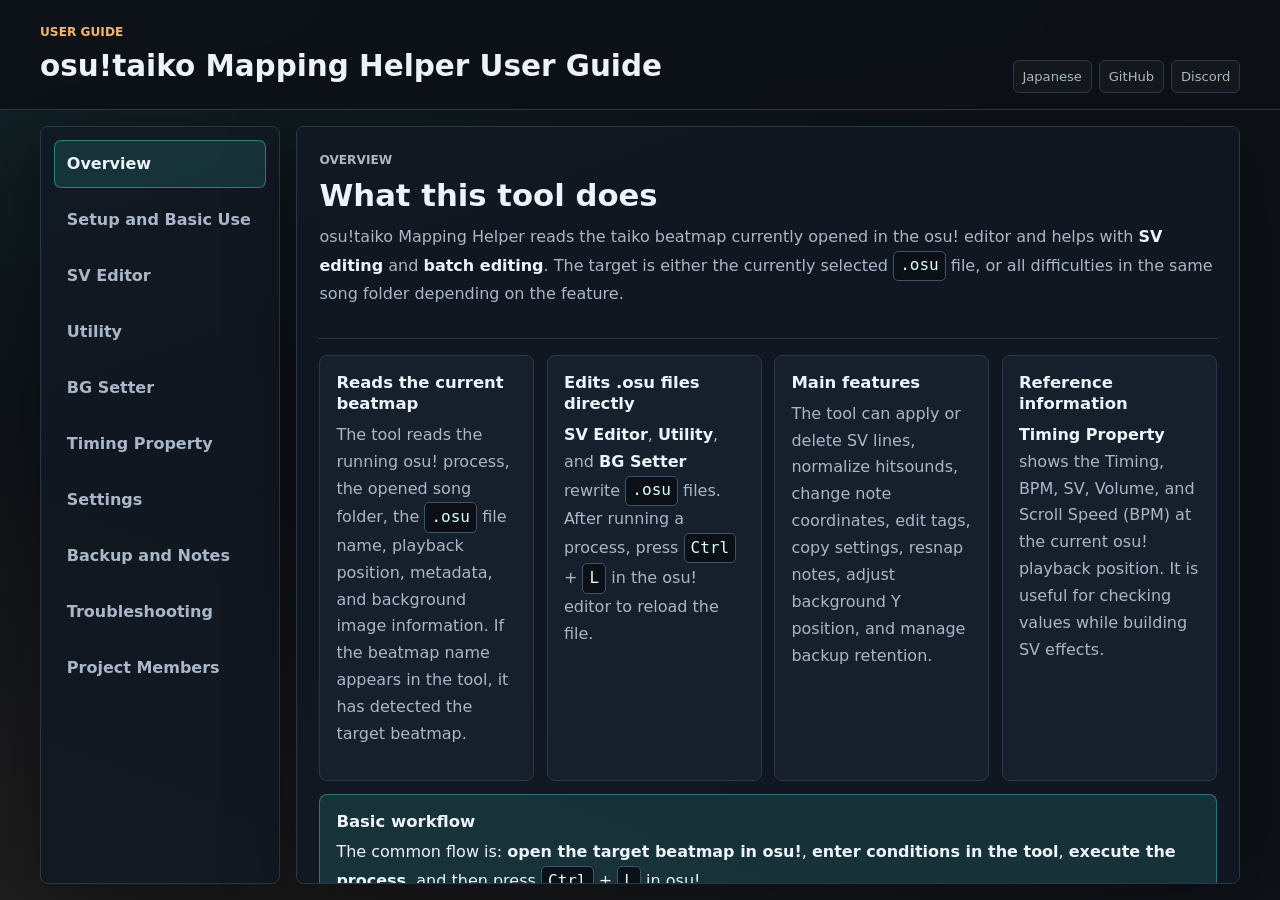
==== docs/index.en.html @ c8ee032d "表記修正" ====
<!doctype html>
<html lang="en">
<head>
  <meta charset="utf-8">
  <meta name="viewport" content="width=device-width, initial-scale=1">
  <title>osu!taiko Mapping Helper User Guide</title>
  <link rel="stylesheet" href="style.css">
</head>
<body>
  <header class="app-header">
    <div>
      <p class="eyebrow">User Guide</p>
      <h1>osu!taiko Mapping Helper User Guide</h1>
    </div>
    <div class="header-meta" aria-label="Document information">
      <a href="index.html">Japanese</a>
      <a href="https://github.com/miyagish1m4/osutaiko-mapping-helper">GitHub</a>
      <a href="https://discord.gg/EG7AwfeGcW">Discord</a>
    </div>
  </header>

  <main class="manual-shell">
    <input checked type="radio" name="manual-tab" id="tab-overview">
    <input type="radio" name="manual-tab" id="tab-start">
    <input type="radio" name="manual-tab" id="tab-sv">
    <input type="radio" name="manual-tab" id="tab-utility">
    <input type="radio" name="manual-tab" id="tab-bg">
    <input type="radio" name="manual-tab" id="tab-timing-property">
    <input type="radio" name="manual-tab" id="tab-settings">
    <input type="radio" name="manual-tab" id="tab-safety">
    <input type="radio" name="manual-tab" id="tab-trouble">
    <input type="radio" name="manual-tab" id="tab-members">

    <nav class="tab-list" aria-label="Guide sections">
      <label for="tab-overview">Overview</label>
      <label for="tab-start">Setup and Basic Use</label>
      <label for="tab-sv">SV Editor</label>
      <label for="tab-utility">Utility</label>
      <label for="tab-bg">BG Setter</label>
      <label for="tab-timing-property">Timing Property</label>
      <label for="tab-settings">Settings</label>
      <label for="tab-safety">Backup and Notes</label>
      <label for="tab-trouble">Troubleshooting</label>
      <label for="tab-members">Project Members</label>
    </nav>

    <section class="tab-panel" id="overview-panel">
      <div class="panel-header">
        <p class="eyebrow">Overview</p>
        <h2>What this tool does</h2>
        <p>osu!taiko Mapping Helper reads the taiko beatmap currently opened in the osu! editor and helps with <strong>SV editing</strong> and <strong>batch editing</strong>. The target is either the currently selected <code>.osu</code> file, or all difficulties in the same song folder depending on the feature.</p>
      </div>

      <div class="dense-grid">
        <article>
          <h3>Reads the current beatmap</h3>
          <p>The tool reads the running osu! process, the opened song folder, the <code>.osu</code> file name, playback position, metadata, and background image information. If the beatmap name appears in the tool, it has detected the target beatmap.</p>
        </article>
        <article>
          <h3>Edits .osu files directly</h3>
          <p><strong>SV Editor</strong>, <strong>Utility</strong>, and <strong>BG Setter</strong> rewrite <code>.osu</code> files. After running a process, press <kbd>Ctrl</kbd> + <kbd>L</kbd> in the osu! editor to reload the file.</p>
        </article>
        <article>
          <h3>Main features</h3>
          <p>The tool can apply or delete SV lines, normalize hitsounds, change note coordinates, edit tags, copy settings, resnap notes, adjust background Y position, and manage backup retention.</p>
        </article>
        <article>
          <h3>Reference information</h3>
          <p><strong>Timing Property</strong> shows the Timing, BPM, SV, Volume, and Scroll Speed (BPM) at the current osu! playback position. It is useful for checking values while building SV effects.</p>
        </article>
      </div>

      <div class="callout">
        <h3>Basic workflow</h3>
        <p>The common flow is: <strong>open the target beatmap in osu!</strong>, <strong>enter conditions in the tool</strong>, <strong>execute the process</strong>, and then press <kbd>Ctrl</kbd> + <kbd>L</kbd> in osu!.<br>
          A success message means the file was written, but <span class="marker warn">the osu! editor view is not refreshed until you reload it</span>.</p>
      </div>
    </section>

    <section class="tab-panel" id="start-panel">
      <div class="panel-header">
        <p class="eyebrow">Start</p>
        <h2>Setup and basic use</h2>
        <p>This section covers the shared flow from launch to checking the result.</p>
      </div>

      <div class="content-columns start-columns">
        <article class="block">
          <h3>Requirements</h3>
          <ul>
            <li>Windows</li>
            <li>osu! stable</li>
          </ul>
        </article>
        <article class="block">
          <h3>Download</h3>
          <ol class="compact-steps">
            <li>Open <a href="https://github.com/miyagish1m4/osutaiko-mapping-helper">miyagish1m4/osutaiko-mapping-helper</a> from the <strong>GitHub</strong> button in the upper-right corner.</li>
            <li>Open <a href="https://github.com/miyagish1m4/osutaiko-mapping-helper/releases">Releases</a> on the right side of the GitHub page.</li>
            <li>Click the release with the latest numeric <strong>Tag</strong>.</li>
            <li>Download <code>osu.taiko.Mapping.Helper.vX.X.X.zip</code>.</li>
            <li><strong>Source code</strong> is not needed to run the app.</li>
            <li>Extract the zip file and run <code>osu!taiko Mapping Helper.exe</code>.</li>
          </ol>
        </article>
      </div>

      <article class="block">
        <h3>Launch</h3>
        <ol class="compact-steps">
          <li>Start osu! and open the taiko beatmap you want to edit.</li>
          <li>Start <code>osu!taiko Mapping Helper.exe</code>.</li>
          <li>Check that the beatmap name and background information in the tool are updated.</li>
          <li>Choose <strong>SV Editor</strong>, <strong>Utility</strong>, or <strong>BG Setter</strong> from the menu.</li>
          <li>Enter the conditions and press <strong>Execute</strong>.</li>
          <li>When the success message appears, press <kbd>Ctrl</kbd> + <kbd>L</kbd> in osu!.</li>
        </ol>
      </article>
    </section>

    <section class="tab-panel" id="sv-panel">
      <div class="panel-header">
        <p class="eyebrow">SV Editor</p>
        <h2>Apply and delete SV lines</h2>
        <p>The explanation follows the GUI order: Timing, SV, Volume, target options, and Execute.</p>
      </div>

      <article class="block">
        <h3>1. Timing</h3>
        <p>Set the start and end of the processing range.<br>
          Inputs accept <code>mm:ss:fff</code> format or an integer millisecond value. For example, <code>01:23:456</code> and <code>83456</code> are both valid.</p>
        <p><strong>Set Start Timing</strong> and <strong>Set End Timing</strong> copy the current osu! playback position into the start or end field.</p>
        <p>The <strong>⇔ button</strong> swaps start and end. Execution fails if the start timing is later than the end timing.</p>
      </article>

      <article class="block">
        <h3>2. SV</h3>
        <p>When the SV checkbox is enabled, you can specify the SV value to add or update.<br>
          Enter a number greater than 0. Decimal values are allowed.<br>
          If the SV checkbox is disabled, the tool refers to the green line immediately before the processing point and does not explicitly change the SV value.</p>
        <p><strong>Linear mode</strong> changes the value by a constant difference from start to end.<br>
          <strong>Geometric mode</strong> changes the value by ratio.</p>
        <div class="formula-grid" aria-label="SV formulas">
          <div>
            <strong>Linear mode</strong>
            <code>SV(t) = SV_start + (SV_end - SV_start) * p</code>
          </div>
          <div>
            <strong>Geometric mode</strong>
            <code>SV(t) = SV_start * (SV_end / SV_start) ^ p</code>
          </div>
        </div>
        <p class="small-note"><code>p</code> is the progress inside the range. It is <code>0</code> at the start and <code>1</code> at the end.</p><br>
        <div class="sv-graph-pair">
          <figure class="sv-graph" aria-label="SV change when the end SV is higher than the start SV">
            <img src="assets.en/sv-change-up.svg" alt="Linear and geometric SV change when the end SV is higher than the start SV">
            <figcaption>When the end SV is higher</figcaption>
          </figure>
          <figure class="sv-graph" aria-label="SV change when the end SV is lower than the start SV">
            <img src="assets.en/sv-change-down.svg" alt="Linear and geometric SV change when the end SV is lower than the start SV">
            <figcaption>When the end SV is lower</figcaption>
          </figure>
        </div>
      </article>

      <article class="block">
        <h3>3. Volume</h3>
        <p>When the Volume checkbox is enabled, you can specify the volume of the green lines.<br>
          Enter an integer from 5 to 100. Decimal values are not accepted.<br>
          If the Volume checkbox is disabled, the tool refers to the volume of the red or green line immediately before the processing point. Disable Volume when you want to edit only SV without changing volume.</p>
        <p>When <strong>Apply to Red Lines</strong> is enabled, red lines inside the selected range are also changed to the specified Volume.<br>
          Use this to prevent red lines and green lines at the same timing from ending up with different Volume values.</p>
        <p>When this checkbox is disabled, red-line Volume values inside the range are left unchanged.<br>
          This is useful when you intentionally want the first red line and its green line to have different Volume values, so the area before that line uses the red-line Volume and the area after it uses the green-line Volume.</p>
      </article>

      <div class="content-columns">
        <article class="block">
          <h3>4. Apply Start Timing</h3>
          <p>If disabled, an object exactly at the start timing is excluded from processing.</p>
        </article>
        <article class="block">
          <h3>5. Apply End Timing</h3>
          <p>If disabled, an object exactly at the end timing is excluded from processing.</p>
        </article>
      </div>

      <article class="block">
        <h3>6. Relative Mode</h3>
        <p>This option appears when <strong>AdvanceMode</strong> is enabled in Settings.<br>
          Normally, the entered SV is used as-is. In Relative Mode, the new SV is calculated <strong>based on the SV currently applied to the target object</strong>.<br><br>
        <strong>Multiply</strong> uses <code>(current SV - BaseSV) * input SV + BaseSV</code>.<br>
        <strong>Sum</strong> adds the input SV to the current SV.</p>
        <div class="sv-graph-pair relative-graph-pair">
          <figure class="sv-graph relative-graph" aria-label="Relative Mode add image">
            <img src="assets.en/relative-sv-add.svg" alt="Add mode image: input SV is added to the SV before processing">
          </figure>
          <figure class="sv-graph relative-graph" aria-label="Relative Mode multiply image">
            <img src="assets.en/relative-sv-multiply.svg" alt="Multiply mode image: distance from BaseSV is changed by ratio">
          </figure>
        </div><br>
        <p><strong>Enable End Timing</strong> lets you specify separate relative values for the start and end of the range.</p>
        <div class="sv-graph-pair relative-graph-pair">
          <figure class="sv-graph relative-graph" aria-label="Add mode with enabled end point">
            <img src="assets.en/relative-sv-add-end.svg" alt="Add value changes from -0.0 at the start to -1.0 at the end">
          </figure>
          <figure class="sv-graph relative-graph" aria-label="Multiply mode with enabled end point">
            <img src="assets.en/relative-sv-multiply-end.svg" alt="Multiply value changes from 1.0 at the start to 1.5 at the end">
          </figure>
        </div>
      </article>

      <div class="content-columns">
        <article class="block">
          <h3>7. Apply tab</h3>
          <p>Adds green lines to target timings inside the selected range.<br>
            If SV or Volume is enabled, values are calculated according to the position between start and end.</p>
          <p>When existing green lines overlap, the tool <strong>organizes existing green lines</strong> according to the target and offset.</p>
          <p>Green lines between the target note and the next target note may be removed if they would duplicate the new line's effect. However, lines required to restore unselected objects, or to preserve kiai changes, are kept or have their values inherited.</p>
          <p>After applying, <code>sliderLength</code> is corrected if needed so that sliders before or after the range do not visually break.</p>
          <p>kiai state is inherited from the previous red or green line.</p>
        </article>
        <article class="block">
          <h3>8. Delete tab</h3>
          <p>Deletes green lines inside the selected range. Red lines are not deleted.</p>
          <p>After deletion, <code>sliderLength</code> is corrected if needed so that sliders before or after the range do not visually break.</p>
        </article>
      </div>

      <article class="block">
        <h3>9. Offset</h3>
        <p>When enabled, green lines placed by <strong>Only Objects</strong> are shifted slightly before the target note.</p>
        <p>If the Settings offset type is...<br><strong>1/16 (1/12) offset</strong>, the offset is calculated from BPM as a 1/16 note.<br>
          If the type is <strong>ms offset</strong>, the configured millisecond value is used.</p>
        <p>When <strong>1/12 inclusive</strong> is enabled, 1/12 offset is used if the range includes 1/12 snap HitObjects, so the SV line does not become too close to the previous HitObject. Otherwise, 1/16 is used.</p>
        <p>This option is recommended when placing SV lines with Volume changes, because it helps prevent the player from hitting before the volume change is applied.</p>
      </article>

      <article class="block">
        <h3>10. Target selection</h3>
        <div class="definition-list">
          <div><strong>Only Objects</strong><span>Adds green lines based on <strong>HitObjects, barlines, BookMarks, or specific objects</strong>. This is the basic mode.</span></div>
          <div><strong>BeatSnaps</strong><span>Adds green lines at the <strong>specified beat snap divisor</strong>, regardless of whether HitObject are present.<br>
            Use this when you want to place a volume gradient where there are no notes.<br>
            *Offset will not be applied.</span></div>
          <div><strong>Green Lines</strong><span>This option appears when <strong>AdvanceMode</strong> is enabled in Settings.<br>
            Modifies the SV and Volume value of <strong>already placed green lines</strong>.<br>
            *Offset will not be applied.</span></div>
          <div><strong>Red Lines</strong><span>This option appears when <strong>AdvanceMode</strong> is enabled in Settings.<br>
            Adds green lines on the existing red line to match the set <strong>Scroll Speed Setting (BPM)</strong>.<br>
            This is useful when you want to unify the visual scrolling speed in songs where the BPM changes frequently.<br>
            *Offset will not be applied.
          </span></div>
        </div>
      </article>

      <article class="block">
        <h3>Only Objects details</h3>
        <div class="manual-table">
          <div><strong>All Objects</strong><span>Targets <strong>all Objects: notes, sliders, spinners, barlines, and BookMarks</strong> within the selected range, and places green lines on them.</span></div>
          <div><strong>On Barlines</strong><span>Targets <strong>barlines</strong>. Both empty barlines and barlines with notes are processed.<br>
            The tool also places restore lines on the next Object after each barline, so the SV does not unintentionally continue into the next section.</span></div>
          <div><strong>Except Barlines</strong><span>Targets Objects that are not at the same timing as a barline.<br>
            Restore lines are also placed on barlines, so the SV does not unintentionally affect barlines.</span></div>
          <div><strong>On BookMarks</strong><span>Targets positions with the same timing as a <strong>BookMark</strong>. Both BookMarks without notes and BookMarks with notes are processed.<br>
            The tool also places restore lines on the next Object after each BookMark.</span></div>
          <div><strong>Except BookMarks</strong><span>Targets Objects without a BookMark.<br>
            Restore lines are also placed on BookMarks, so the SV does not unintentionally affect BookMark positions. Use this when you want to avoid only marked positions.</span></div>
          <div><strong>Specific objects</strong><span>Choose from <strong>Normal Don, Normal Kat, Normal Slider, Finisher Don, Finisher Kat, Finisher Slider, and Spinner</strong>. Only matching objects are processed.<br>
            Existing green lines for unselected object types are basically left untouched.<br>
            In this mode, the tool places a green line immediately before or at the selected object, and also places a restore line on the next note so the SV does not remain in the next section.</span></div>
        </div>
      </article>

      <article class="block">
        <h3>11. Execute button</h3>
        <p>Press <strong>Execute</strong> to overwrite the <code>.osu</code> file using the current inputs and target options.<br>
          A backup is created before execution, and a success message is shown when writing is complete. Finally, press <kbd>Ctrl</kbd> + <kbd>L</kbd> in osu! to reload.</p>
      </article>
    </section>

    <section class="tab-panel" id="utility-panel">
      <div class="panel-header">
        <p class="eyebrow">Utility</p>
        <h2>Batch edits and helper features</h2>
        <p>Utility is where non-SV batch editing features are grouped.</p>
      </div>

      <div class="definition-list tall">
        <div><strong>Offset Shifter (all diffs)</strong><span><strong>Moves timing</strong> by the specified milliseconds for all <code>.osu</code> files in the same song folder.<br>
          PreviewTime, Bookmarks, TimingPoints, HitObjects, and animation event start times are moved.</span></div>
        <div><strong>Hitsound Option</strong><span>Unifies Kat hitsounds in the current difficulty to <strong>Clap or Whistle</strong>.<br>
          Don notes are basically not changed. The selected hitsound is applied to Kat and big Kat.</span></div>
        <div><strong>Notes Position</strong><span>Rewrites note coordinates in the current difficulty.<br>
          <strong>Center</strong> uses X=256 / Y=192.<br>
          <strong>Separate</strong> uses the coordinates configured in Settings for Don, Kat, big Don, and big Kat.<br>
          <strong>Random</strong> assigns random coordinates per note. Slider control points are moved as well.</span></div>
        <div><strong>Tag Editor (all diffs)</strong><span>Applies the tag input to the <strong>Metadata of all difficulties</strong> in the same song folder.</span></div>
        <div><strong>Settings Copier (all diffs)</strong><span>Copies settings from the current difficulty to <strong>all difficulties</strong>.<br>
          You can choose Metadata, BG, Preview, and Timing Points.<br>
          Timing Points copies red lines and keeps each difficulty's existing green lines in the output.</span></div>
        <div><strong>Resnap</strong><span>Moves notes in the selected range of the current difficulty to the <strong>selected beat snap interval</strong>.<br>
          If you want to resnap all notes, leave the range fields blank.</span></div>
      </div>

      <article class="block">
        <h3>Resnap behavior</h3>
        <p>For each red line, the tool calculates snap intervals from <strong>BPM</strong>, <strong>meter</strong>, and <strong>barLength</strong>.<br>
          Notes within half a snap before or after each snap position are moved to that snap position. If a red line exists inside the range, the next section is recalculated using the new BPM and meter.</p>
        <p>Available intervals are <code>1/24</code>, <code>1/36</code>, <code>1/48</code>, and <code>1/60</code>. Choose the smallest unit that matches the beatmap's rhythm. A confirmation dialog appears before execution.</p>
      </article>
    </section>

    <section class="tab-panel" id="bg-panel">
      <div class="panel-header">
        <p class="eyebrow">BG Setter</p>
        <h2>Adjust background Y position</h2>
        <p>Shows the current beatmap background and adjusts the Y coordinate stored in the osu! background event line.</p>
      </div>

      <article class="block">
        <h3>What changes</h3>
        <p>BG Setter rewrites the <strong>Y offset</strong> in the background line of the Events section. <span class="marker warn">It does not edit the image file itself.</span> Use it when you only want to change the displayed background position.</p>
      </article>

      <article class="block">
        <h3>How to use</h3>
        <ol class="compact-steps">
          <li>Open the target beatmap in the osu! editor.</li>
          <li>Open <strong>BG Setter</strong> from the menu.</li>
          <li>Drag the background up or down to adjust the Y coordinate.</li>
          <li>Save with <strong>Execute</strong> or <kbd>Ctrl</kbd> + <kbd>S</kbd>.</li>
          <li>Press <kbd>Ctrl</kbd> + <kbd>L</kbd> in osu! to check the result.</li>
        </ol>
      </article>
    </section>

    <section class="tab-panel" id="timing-property-panel">
      <div class="panel-header">
        <p class="eyebrow">Timing Property</p>
        <h2>Check beatmap values at the current position</h2>
        <p>Timing Property is a reference screen, not an editing screen. It shows values corresponding to the current osu! playback position. It appears in the menu when <strong>AdvanceMode</strong> is enabled in Settings.</p>
      </div>

      <div class="definition-list tall">
        <div><strong>Timing</strong><span>Shows the current osu! playback position in <code>mm:ss:fff</code> format.</span></div>
        <div><strong>BPM</strong><span>Shows the <strong>BPM of the red line</strong> applied at the current position.</span></div>
        <div><strong>SV</strong><span>Shows the <strong>SV</strong> applied at the current position.</span></div>
        <div><strong>Scroll Speed (BPM)</strong><span>Shows the <strong>visual scroll speed</strong> as a BPM-equivalent value based on BPM, SV, and SliderMultiplier.</span></div>
        <div><strong>Volume</strong><span>Shows the <strong>Volume</strong> applied at the current position.</span></div>
      </div>

      <article class="block">
        <h3>How to use</h3>
        <p>When you play or seek in the osu! editor, Timing Property values update.<br>
          Before making a detailed SV curve, checking the current BPM and SV here makes it easier to decide the value to enter.</p>
      </article>
    </section>

    <section class="tab-panel" id="settings-panel">
      <div class="panel-header">
        <p class="eyebrow">Settings</p>
        <h2>Settings items</h2>
        <p>Settings controls the whole tool's display language, backup retention, offset type, and note coordinates.</p>
      </div>

      <div class="definition-list tall">
        <div><strong>Language</strong><span>Switches between <strong>English / Japanese</strong>.</span></div>
        <div><strong>Backup Limit</strong><span>The number of <strong>backup files</strong> kept per beatmap.<br>
          Enter an integer from 1 to 100. Older backups are deleted when saving if the limit is exceeded.</span></div>
        <div><strong>Offset Type</strong><span>Switches the SV Editor offset input between <strong>snap-based</strong> and <strong>millisecond-based</strong>.</span></div>
        <div><strong>Note Position</strong><span>Sets X / Y coordinates for Don, Kat, big Don, and big Kat when using <strong>Separate</strong>.<br>
          X must be from 0 to 512, and Y must be from 0 to 384.<br>
          Defaults are:<br>
          Don: X=64 / Y=64<br>
          Kat: X=448 / Y=64<br>
          Big Don: X=64 / Y=320<br>
          Big Kat: X=448 / Y=320</span></div>
        <div><strong>Unicode Support</strong><span>Uses <strong>TitleUnicode / ArtistUnicode</strong> for beatmap title display.<br>
          This allows Japanese or special-character titles to be displayed.</span></div>
        <div><strong>AdvanceMode</strong><span>Shows <strong>additional editing items</strong> such as Relative Mode and Timing Property.</span></div>
      </div>
    </section>

    <section class="tab-panel" id="safety-panel">
      <div class="panel-header">
        <p class="eyebrow">Safety</p>
        <h2>Backup and cautions</h2>
        <p>This tool is convenient, but it rewrites <code>.osu</code> files during execution. It is safer to understand what changes before and after processing.</p>
      </div>

      <div class="content-columns">
        <article class="block warning">
          <h3>Automatic backups</h3>
          <p>SV Editor, parts of Utility, and BG Setter copy the current <code>.osu</code> file to the Backup folder before overwriting.<br>
            Backup file names include the date and time. Old backups over the configured keep limit are deleted.</p>
        </article>
        <article class="block warning">
          <h3>Manual backups are recommended</h3>
          <p>Large SV operations, copying to all difficulties, and Resnap can affect a wide range of the beatmap.<br>
            For published beatmaps or active worksets, copy the whole song folder somewhere else before testing.</p>
        </article>
      </div>

      <article class="block warning">
        <h3>Disclaimer</h3>
        <p>Use this tool at your own risk. You are responsible for any issues that occur from using this tool or in connection with it.<br>
          The creators and distributors accept no responsibility or liability.</p>
      </article>

      <article class="block">
        <h3>Check after execution</h3>
        <p>A success message means writing to the file is complete. The osu! editor view is not updated automatically.<br>
          Always reload with <kbd>Ctrl</kbd> + <kbd>L</kbd> and check <strong>Timing</strong>, <strong>HitObjects</strong>, and <strong>background coordinates</strong>.</p>
      </article>
    </section>

    <section class="tab-panel" id="trouble-panel">
      <div class="panel-header">
        <p class="eyebrow">Troubleshooting</p>
        <h2>When something does not work</h2>
        <p>Common symptoms and things to check.</p>
      </div>

      <div class="faq-list">
        <details>
          <summary>The beatmap name or background does not appear</summary>
          <p>Check that osu! is running and that a beatmap is open in the editor.<br>
            Detection can also fail if the song folder or <code>.osu</code> file was moved or deleted.</p>
        </details>
        <details>
          <summary>I cannot see the changes after execution</summary>
          <p>Press <kbd>Ctrl</kbd> + <kbd>L</kbd> in osu! to reload the beatmap.<br>
            Even if the tool rewrites the file, the editor view is not refreshed automatically.</p>
        </details>
        <details>
          <summary>Timing input causes an error</summary>
          <p>Enter the value in <code>mm:ss:fff</code> format or as an integer millisecond value.<br>
            An error also occurs if the start timing is later than the end timing.</p>
        </details>
        <details>
          <summary>SV or Volume causes an error</summary>
          <p>SV must be a positive number. Volume should be an integer from 5 to 100.<br>
            The BaseSV for Relative Mode must also be a positive value.</p>
        </details>
        <details>
          <summary>I want to reduce backup files</summary>
          <p>Change the backup keep limit in Settings and save it.<br>
            You can specify a value from 1 to 100, and old backups are cleaned up after saving.</p>
        </details>
        <details>
          <summary>I cannot use the tool with osu!lazer</summary>
          <p><strong>osu!lazer is not supported.</strong><br>
            The tool cannot read the currently opened beatmap or playback position from osu!lazer in real time.<br>
            In addition, osu!stable and osu!lazer use different <strong>osu! file formats</strong>, so writing to an osu!lazer <code>.osu</code> file may cause unexpected behavior.<br>
            <strong>Use this tool with osu!stable only.</strong></p>
        </details>
        <details>
          <summary>I want to report a bug</summary>
          <p>If you encounter a bug in the tool, please report it in the <code>bug-report</code> channel on <a href="https://discord.gg/EG7AwfeGcW">Discord</a>.</p>
        </details>
        <details>
          <summary>I want to request a new feature</summary>
          <p>If you have a request for a new feature or improvement, please post it in the <code>request</code> channel on <a href="https://discord.gg/EG7AwfeGcW">Discord</a>.</p>
        </details>
      </div>
    </section>

    <section class="tab-panel" id="members-panel">
      <div class="panel-header">
        <p class="eyebrow">Project Members</p>
        <h2>Project Members</h2>
        <p>People who contributed to development, feature ideas, guide writing, review, and testing for osu!taiko Mapping Helper.</p>
      </div>

      <div class="definition-list tall">
        <div><strong>Programming</strong><span>
          <a href="https://osu.ppy.sh/users/8027517">miyagishima</a><br>
          <a href="https://osu.ppy.sh/users/5321719">uone</a> (common function)
        </span></div>
        <div><strong>Feature Ideas</strong><span>
          <a href="https://osu.ppy.sh/users/2774767">tasuke912</a><br>
          Everyone who shares suggestions
        </span></div>
        <div><strong>User Guide Writing</strong><span>
          <a href="https://osu.ppy.sh/users/12029122">Vanity8</a>
        </span></div>
        <div><strong>Review</strong><span>
          <a href="https://osu.ppy.sh/users/14520910">Maimaing</a>
        </span></div>
        <div><strong>Testing</strong><span>
          <a href="https://osu.ppy.sh/users/8027517">miyagishima</a> (basic checks only)<br>
          Everyone who uses the tool
        </span></div>
      </div>
    </section>
  </main>

</body>
</html>
---- docs/style.css ----
﻿:root {
  color-scheme: dark;
  --bg: #0d1117;
  --bg-elevated: #121923;
  --panel: #161f2c;
  --panel-strong: #1c2838;
  --ink: #edf3fb;
  --muted: #aab7c8;
  --subtle: #758397;
  --line: #2a384b;
  --line-strong: #40536c;
  --brand: #3dd6c6;
  --brand-soft: rgba(61, 214, 198, 0.14);
  --accent: #f6b36d;
  --danger: #ff8f8f;
  --warning-bg: rgba(246, 179, 109, 0.12);
  --shadow: 0 20px 70px rgba(0, 0, 0, 0.35);
}

* {
  box-sizing: border-box;
}

html,
body {
  min-height: 100%;
}

body {
  margin: 0;
  font-family: "Yu Gothic UI", "Meiryo", system-ui, sans-serif;
  color: var(--ink);
  background:
    linear-gradient(160deg, rgba(61, 214, 198, 0.09), transparent 35%),
    linear-gradient(20deg, rgba(246, 179, 109, 0.08), transparent 38%),
    var(--bg);
  line-height: 1.68;
}

code,
kbd,
pre {
  font-family: "Cascadia Mono", "Consolas", monospace;
}

code,
kbd {
  display: inline-block;
  padding: 0.05rem 0.38rem;
  border: 1px solid var(--line-strong);
  border-radius: 5px;
  background: #0b1017;
  color: #d8fff9;
}

strong {
  color: var(--ink);
}

.tag {
  display: inline-flex;
  align-items: center;
  min-height: 1.45rem;
  margin-right: 0.38rem;
  padding: 0.05rem 0.45rem;
  border: 1px solid rgba(61, 214, 198, 0.45);
  border-radius: 999px;
  color: #bffdf6;
  background: rgba(61, 214, 198, 0.12);
  font-size: 0.78rem;
  font-weight: 700;
  line-height: 1.25;
  vertical-align: 0.08rem;
}

.tag.warn {
  border-color: rgba(246, 179, 109, 0.5);
  color: #ffd7aa;
  background: rgba(246, 179, 109, 0.13);
}

.tag.danger {
  border-color: rgba(255, 143, 143, 0.52);
  color: #ffc9c9;
  background: rgba(255, 143, 143, 0.12);
}

.tag.neutral {
  border-color: var(--line-strong);
  color: #d6e3f4;
  background: rgba(255, 255, 255, 0.055);
}

.marker {
  color: var(--brand);
  font-weight: 700;
}

.marker.warn {
  color: var(--accent);
}

.marker.danger {
  color: var(--danger);
}

pre {
  margin: 0.7rem 0 0;
  overflow-x: auto;
  padding: 0.9rem 1rem;
  border: 1px solid var(--line);
  border-radius: 8px;
  background: #090d13;
  color: #dce7f5;
}

.app-header {
  display: flex;
  justify-content: space-between;
  gap: 1.5rem;
  align-items: end;
  padding: 1.4rem clamp(1rem, 4vw, 2.5rem) 1rem;
  border-bottom: 1px solid var(--line);
  background: rgba(13, 17, 23, 0.9);
  backdrop-filter: blur(12px);
}

.eyebrow {
  margin: 0 0 0.35rem;
  color: var(--accent);
  font-size: 0.76rem;
  font-weight: 700;
  letter-spacing: 0;
  text-transform: uppercase;
}

h1,
h2,
h3,
p {
  margin-top: 0;
}

h1,
h2,
h3 {
  line-height: 1.28;
  letter-spacing: 0;
}

h1 {
  margin-bottom: 0.45rem;
  font-size: clamp(1.35rem, 2.3vw, 2.05rem);
}

h2 {
  margin-bottom: 0.55rem;
  font-size: clamp(1.35rem, 2.4vw, 2rem);
}

h3 {
  margin-bottom: 0.45rem;
  font-size: 1.03rem;
}

.lead {
  max-width: 760px;
  margin-bottom: 0;
  color: var(--muted);
}

.header-meta {
  display: flex;
  flex-wrap: wrap;
  justify-content: flex-end;
  gap: 0.45rem;
  min-width: 220px;
}

.header-meta span,
.header-meta a {
  padding: 0.28rem 0.55rem;
  border: 1px solid var(--line);
  border-radius: 6px;
  color: var(--muted);
  background: rgba(255, 255, 255, 0.03);
  font-size: 0.82rem;
  text-decoration: none;
}

.header-meta a:hover,
.header-meta a:focus-visible {
  color: var(--brand);
}

.manual-shell {
  display: grid;
  grid-template-columns: 15rem minmax(0, 1fr);
  gap: 1rem;
  height: calc(100vh - 6.9rem);
  min-height: 620px;
  padding: 1rem clamp(1rem, 4vw, 2.5rem);
}

.manual-shell > input {
  position: absolute;
  inline-size: 1px;
  block-size: 1px;
  opacity: 0;
  pointer-events: none;
}

.tab-list {
  display: grid;
  align-content: start;
  gap: 0.5rem;
  padding: 0.8rem;
  border: 1px solid var(--line);
  border-radius: 8px;
  background: rgba(18, 25, 35, 0.82);
  box-shadow: var(--shadow);
  overflow-y: auto;
}

.tab-list label {
  display: flex;
  align-items: center;
  min-height: 2.7rem;
  padding: 0.6rem 0.75rem;
  border: 1px solid transparent;
  border-radius: 7px;
  color: var(--muted);
  cursor: pointer;
  font-weight: 700;
}

.tab-list label:hover,
.tab-list label:focus-visible {
  border-color: var(--line-strong);
  color: var(--ink);
  background: rgba(255, 255, 255, 0.04);
}

#tab-overview:checked ~ .tab-list label[for="tab-overview"],
#tab-start:checked ~ .tab-list label[for="tab-start"],
#tab-sv:checked ~ .tab-list label[for="tab-sv"],
#tab-utility:checked ~ .tab-list label[for="tab-utility"],
#tab-bg:checked ~ .tab-list label[for="tab-bg"],
#tab-timing-property:checked ~ .tab-list label[for="tab-timing-property"],
#tab-settings:checked ~ .tab-list label[for="tab-settings"],
#tab-safety:checked ~ .tab-list label[for="tab-safety"],
#tab-trouble:checked ~ .tab-list label[for="tab-trouble"],
#tab-members:checked ~ .tab-list label[for="tab-members"] {
  border-color: rgba(61, 214, 198, 0.5);
  color: var(--ink);
  background: var(--brand-soft);
}

.tab-panel {
  display: none;
  overflow-y: auto;
  padding: clamp(1rem, 2vw, 1.4rem);
  border: 1px solid var(--line);
  border-radius: 8px;
  background: rgba(18, 25, 35, 0.88);
  box-shadow: var(--shadow);
}

#tab-overview:checked ~ #overview-panel,
#tab-start:checked ~ #start-panel,
#tab-sv:checked ~ #sv-panel,
#tab-utility:checked ~ #utility-panel,
#tab-bg:checked ~ #bg-panel,
#tab-timing-property:checked ~ #timing-property-panel,
#tab-settings:checked ~ #settings-panel,
#tab-safety:checked ~ #safety-panel,
#tab-trouble:checked ~ #trouble-panel,
#tab-members:checked ~ #members-panel {
  display: block;
}

.panel-header {
  width: 100%;
  margin-bottom: 1rem;
  padding-bottom: 0.9rem;
  border-bottom: 1px solid var(--line);
}

.panel-header p,
.block p,
.block li,
.dense-grid p,
.definition-list span,
.faq-list p {
  color: var(--muted);
}

.dense-grid {
  display: grid;
  grid-template-columns: repeat(4, minmax(0, 1fr));
  gap: 0.8rem;
}

.dense-grid article,
.block,
.callout,
details,
.definition-list > div {
  border: 1px solid var(--line);
  border-radius: 8px;
  background: var(--panel);
}

.dense-grid article,
.block,
.callout {
  padding: 1rem;
}

.content-columns {
  display: grid;
  grid-template-columns: repeat(2, minmax(0, 1fr));
  gap: 0.8rem;
}

.start-columns {
  grid-template-columns: minmax(18rem, 0.72fr) minmax(0, 1.28fr);
}

.block,
.callout,
.definition-list,
.faq-list,
.content-columns,
.dense-grid {
  margin-bottom: 0.8rem;
}

.callout {
  border-color: rgba(61, 214, 198, 0.42);
  background: var(--brand-soft);
}

.warning {
  border-color: rgba(246, 179, 109, 0.45);
  background: var(--warning-bg);
}

.compact-steps {
  display: grid;
  gap: 0.42rem;
  margin: 0;
  padding-left: 1.35rem;
}

.formula-grid {
  display: grid;
  grid-template-columns: repeat(2, minmax(0, 1fr));
  gap: 0.6rem;
  margin: 0.9rem 0 0.5rem;
}

.formula-grid > div {
  display: grid;
  gap: 0.35rem;
  padding: 0.75rem;
  border: 1px solid var(--line);
  border-radius: 8px;
  background: rgba(255, 255, 255, 0.025);
}

.formula-grid strong {
  color: var(--brand);
}

.small-note {
  font-size: 0.92rem;
}

.sv-graph-pair {
  display: grid;
  grid-template-columns: repeat(2, minmax(0, 1fr));
  gap: 0.75rem;
  max-width: 940px;
  margin-top: 0.85rem;
}

.sv-graph {
  max-width: 460px;
  margin: 0;
  padding: 0.65rem;
  border: 1px solid var(--line);
  border-radius: 8px;
  background: #0b1017;
}

.sv-graph img {
  display: block;
  width: 100%;
  height: auto;
  min-height: 130px;
}

.sv-graph figcaption {
  margin-top: 0.5rem;
  color: var(--muted);
  font-size: 0.92rem;
}

.relative-graph-pair {
  max-width: 1120px;
}

.relative-graph {
  max-width: 560px;
}

.definition-list {
  display: grid;
  gap: 0.5rem;
}

.manual-table {
  display: grid;
  overflow: hidden;
  border: 1px solid var(--line);
  border-radius: 8px;
}

.manual-table > div {
  display: grid;
  grid-template-columns: minmax(9rem, 0.36fr) minmax(0, 1fr);
  gap: 0.8rem;
  padding: 0.85rem 1rem;
  border-top: 1px solid var(--line);
  background: rgba(255, 255, 255, 0.025);
}

.manual-table > div:first-child {
  border-top: 0;
}

.manual-table > div > strong:first-child {
  color: var(--brand);
}

.manual-table > div > span strong {
  color: var(--ink);
}

.manual-table span {
  color: var(--muted);
}

.definition-list > div {
  display: grid;
  grid-template-columns: minmax(8.5rem, 0.35fr) minmax(0, 1fr);
  gap: 0.8rem;
  padding: 0.85rem 1rem;
}

.definition-list > div > strong:first-child {
  color: var(--brand);
}

.definition-list > div > span strong {
  color: var(--ink);
}

.definition-list a {
  color: #bffdf6;
  font-weight: 700;
  text-decoration: none;
}

.definition-list a:hover,
.definition-list a:focus-visible {
  color: var(--brand);
  text-decoration: underline;
}

.definition-list.tall > div {
  grid-template-columns: minmax(10rem, 0.32fr) minmax(0, 1fr);
}

.utility-grid {
  grid-template-columns: repeat(3, minmax(0, 1fr));
}

.faq-list {
  display: grid;
  gap: 0.6rem;
}

.block a,
.faq-list a {
  color: #bffdf6;
  font-weight: 700;
  text-decoration: none;
}

.block a:hover,
.block a:focus-visible,
.faq-list a:hover,
.faq-list a:focus-visible {
  color: var(--brand);
  text-decoration: underline;
}

details {
  padding: 0.9rem 1rem;
}

summary {
  cursor: pointer;
  color: var(--ink);
  font-weight: 700;
}

summary:hover,
summary:focus-visible {
  color: var(--brand);
}

@media (max-width: 1080px) {
  .manual-shell {
    grid-template-columns: 1fr;
    height: auto;
    min-height: 0;
  }

  .tab-list {
    display: flex;
    overflow-x: auto;
  }

  .tab-list label {
    flex: 0 0 auto;
  }

  .tab-panel {
    min-height: 62vh;
    max-height: none;
  }

  .dense-grid,
  .utility-grid {
    grid-template-columns: repeat(2, minmax(0, 1fr));
  }
}

@media (max-width: 720px) {
  .app-header {
    flex-direction: column;
    align-items: stretch;
  }

  .header-meta {
    justify-content: flex-start;
  }

  .content-columns,
  .dense-grid,
  .utility-grid,
  .formula-grid,
  .sv-graph-pair,
  .manual-table > div,
  .definition-list > div,
  .definition-list.tall > div {
    grid-template-columns: 1fr;
  }

  .manual-shell {
    padding-inline: 0.75rem;
  }
}
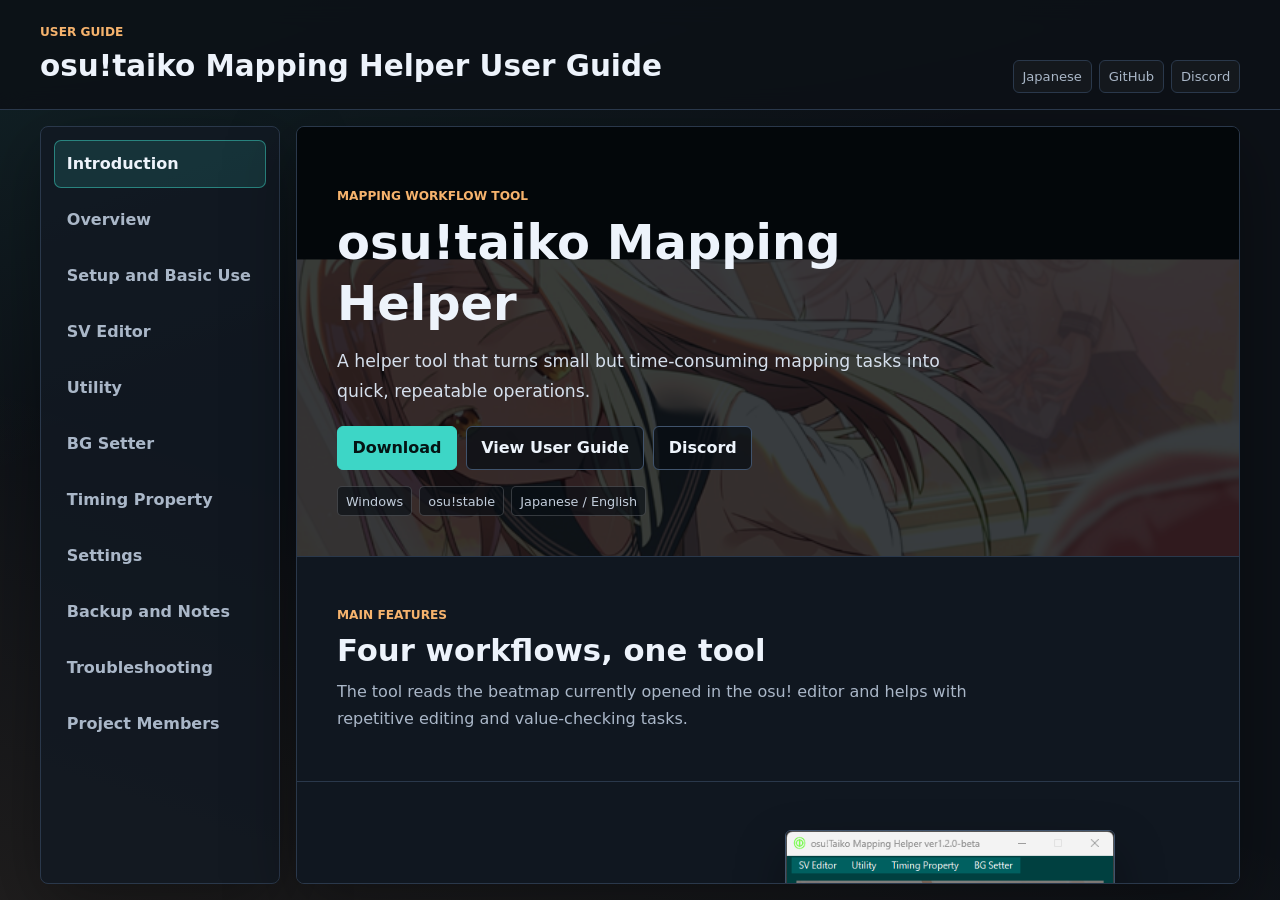
==== commit 02b0612f: "ツール紹介ページを追加" ====
--- a/docs/index.en.html
+++ b/docs/index.en.html
@@ -20,7 +20,8 @@
   </header>
 
   <main class="manual-shell">
-    <input checked type="radio" name="manual-tab" id="tab-overview">
+    <input checked type="radio" name="manual-tab" id="tab-introduction">
+    <input type="radio" name="manual-tab" id="tab-overview">
     <input type="radio" name="manual-tab" id="tab-start">
     <input type="radio" name="manual-tab" id="tab-sv">
     <input type="radio" name="manual-tab" id="tab-utility">
@@ -32,6 +33,7 @@
     <input type="radio" name="manual-tab" id="tab-members">
 
     <nav class="tab-list" aria-label="Guide sections">
+      <label for="tab-introduction">Introduction</label>
       <label for="tab-overview">Overview</label>
       <label for="tab-start">Setup and Basic Use</label>
       <label for="tab-sv">SV Editor</label>
@@ -43,6 +45,96 @@
       <label for="tab-trouble">Troubleshooting</label>
       <label for="tab-members">Project Members</label>
     </nav>
+
+    <section class="tab-panel introduction-panel" id="introduction-panel">
+      <div class="showcase-hero" style="--intro-hero-image: url('screenshot/BG Setter.en.png'); --intro-mobile-image: url('screenshot/SV Editor.en.png')">
+        <div class="showcase-hero-content">
+          <p class="eyebrow">Mapping Workflow Tool</p>
+          <h2>osu!taiko Mapping Helper</h2>
+          <p>A helper tool that turns small but time-consuming mapping tasks into quick, repeatable operations.</p>
+          <div class="intro-actions">
+            <a class="primary-action" href="https://github.com/miyagish1m4/osutaiko-mapping-helper/releases">Download</a>
+            <label class="secondary-action" for="tab-overview">View User Guide</label>
+            <a class="secondary-action" href="https://discord.gg/EG7AwfeGcW">Discord</a>
+          </div>
+          <div class="intro-meta" aria-label="Supported environment">
+            <span>Windows</span>
+            <span>osu!stable</span>
+            <span>Japanese / English</span>
+          </div>
+        </div>
+      </div>
+
+      <header class="intro-heading">
+        <p class="eyebrow">Main Features</p>
+        <h2>Four workflows, one tool</h2>
+        <p>The tool reads the beatmap currently opened in the osu! editor and helps with repetitive editing and value-checking tasks.</p>
+      </header>
+
+      <section class="intro-feature portrait-feature">
+        <div class="intro-feature-copy">
+          <p class="feature-number">01</p>
+          <h3>SV Editor</h3>
+          <p>Set SV and Volume using notes, barlines, BookMarks, BeatSnaps, existing green lines, and other targets.</p>
+          <p>Create gradients across a range, process specific object types, apply Relative Mode, and organize existing green lines.</p>
+          <label class="text-action" for="tab-sv">View SV Editor guide</label>
+        </div>
+        <figure class="intro-screenshot portrait-shot">
+          <img src="screenshot/SV Editor.en.png" alt="SV Editor window">
+        </figure>
+      </section>
+
+      <section class="intro-feature portrait-feature reverse">
+        <div class="intro-feature-copy">
+          <p class="feature-number">02</p>
+          <h3>Utility</h3>
+          <p>Run non-SV edits for Offset, Hitsound, note positions, Metadata, and other beatmap settings.</p>
+          <p>It also supports tag editing across all difficulties, settings copying, and resnapping notes to a selected beat snap.</p>
+          <label class="text-action" for="tab-utility">View Utility guide</label>
+        </div>
+        <figure class="intro-screenshot portrait-shot">
+          <img src="screenshot/Utility.en.png" alt="Utility window">
+        </figure>
+      </section>
+
+      <section class="intro-feature compact-feature">
+        <div class="intro-feature-copy">
+          <p class="feature-number">03</p>
+          <h3>Timing Property</h3>
+          <p>Check the Timing, BPM, SV, Volume, and Scroll Speed (BPM) applied at the current osu! editor position in real time.</p>
+          <p>Use it to inspect values before creating an SV effect or to verify the result afterward.</p>
+          <label class="text-action" for="tab-timing-property">View Timing Property guide</label>
+        </div>
+        <figure class="intro-screenshot compact-shot">
+          <img src="screenshot/Timing Property.en.png" alt="Timing Property window">
+        </figure>
+      </section>
+
+      <section class="intro-feature landscape-feature reverse">
+        <div class="intro-feature-copy">
+          <p class="feature-number">04</p>
+          <h3>BG Setter</h3>
+          <p>Move the background image on screen and choose the BG Y coordinate saved to the beatmap.</p>
+          <p>Adjust the position visually instead of repeatedly entering numeric values.</p>
+          <label class="text-action" for="tab-bg">View BG Setter guide</label>
+        </div>
+        <figure class="intro-screenshot landscape-shot">
+          <img src="screenshot/BG Setter.en.png" alt="BG Setter window">
+        </figure>
+      </section>
+
+      <div class="intro-cta">
+        <div>
+          <p class="eyebrow">Get Started</p>
+          <h3>Download the latest version</h3>
+          <p>Open the target taiko beatmap in osu!stable, then launch the tool to get started.</p>
+        </div>
+        <div class="intro-actions">
+          <a class="primary-action" href="https://github.com/miyagish1m4/osutaiko-mapping-helper/releases">Open Releases</a>
+          <label class="secondary-action" for="tab-start">View setup guide</label>
+        </div>
+      </div>
+    </section>
 
     <section class="tab-panel" id="overview-panel">
       <div class="panel-header">
--- a/docs/style.css
+++ b/docs/style.css
@@ -214,6 +214,7 @@
   display: grid;
   align-content: start;
   gap: 0.5rem;
+  min-width: 0;
   padding: 0.8rem;
   border: 1px solid var(--line);
   border-radius: 8px;
@@ -241,6 +242,7 @@
   background: rgba(255, 255, 255, 0.04);
 }
 
+#tab-introduction:checked ~ .tab-list label[for="tab-introduction"],
 #tab-overview:checked ~ .tab-list label[for="tab-overview"],
 #tab-start:checked ~ .tab-list label[for="tab-start"],
 #tab-sv:checked ~ .tab-list label[for="tab-sv"],
@@ -258,6 +260,7 @@
 
 .tab-panel {
   display: none;
+  min-width: 0;
   overflow-y: auto;
   padding: clamp(1rem, 2vw, 1.4rem);
   border: 1px solid var(--line);
@@ -266,6 +269,7 @@
   box-shadow: var(--shadow);
 }
 
+#tab-introduction:checked ~ #introduction-panel,
 #tab-overview:checked ~ #overview-panel,
 #tab-start:checked ~ #start-panel,
 #tab-sv:checked ~ #sv-panel,
@@ -279,6 +283,221 @@
   display: block;
 }
 
+.introduction-panel {
+  padding: 0;
+  background: #101720;
+}
+
+.showcase-hero {
+  position: relative;
+  display: flex;
+  align-items: flex-end;
+  width: 100%;
+  min-width: 0;
+  min-height: 430px;
+  overflow: hidden;
+  border-bottom: 1px solid var(--line);
+  background-image: var(--intro-hero-image);
+  background-position: center 70%;
+  background-size: 130% auto;
+}
+
+.showcase-hero::before {
+  position: absolute;
+  inset: 0;
+  content: "";
+  background: rgba(5, 10, 15, 0.7);
+}
+
+.showcase-hero-content {
+  position: relative;
+  z-index: 1;
+  width: min(760px, 100%);
+  max-width: 100%;
+  min-width: 0;
+  padding: 2.5rem;
+}
+
+.showcase-hero h2 {
+  max-width: 700px;
+  margin-bottom: 0.8rem;
+  font-size: 3rem;
+}
+
+.showcase-hero-content > p:not(.eyebrow) {
+  max-width: 650px;
+  margin-bottom: 1.25rem;
+  color: #d5dfec;
+  font-size: 1.08rem;
+  overflow-wrap: anywhere;
+}
+
+.intro-actions {
+  display: flex;
+  flex-wrap: wrap;
+  gap: 0.55rem;
+  align-items: center;
+}
+
+.primary-action,
+.secondary-action {
+  display: inline-flex;
+  align-items: center;
+  justify-content: center;
+  min-height: 2.65rem;
+  padding: 0.5rem 0.9rem;
+  border: 1px solid var(--line-strong);
+  border-radius: 6px;
+  color: var(--ink);
+  cursor: pointer;
+  font-weight: 700;
+  text-decoration: none;
+}
+
+.primary-action {
+  border-color: var(--brand);
+  color: #051414;
+  background: var(--brand);
+}
+
+.secondary-action {
+  background: rgba(8, 14, 21, 0.76);
+}
+
+.primary-action:hover,
+.primary-action:focus-visible {
+  color: #051414;
+  background: #72e8dc;
+}
+
+.secondary-action:hover,
+.secondary-action:focus-visible {
+  border-color: var(--brand);
+  color: var(--brand);
+}
+
+.intro-meta {
+  display: flex;
+  flex-wrap: wrap;
+  gap: 0.45rem;
+  margin-top: 1rem;
+}
+
+.intro-meta span {
+  padding: 0.2rem 0.5rem;
+  border: 1px solid rgba(255, 255, 255, 0.18);
+  border-radius: 5px;
+  color: #c3cedc;
+  background: rgba(8, 14, 21, 0.65);
+  font-size: 0.8rem;
+}
+
+.intro-heading {
+  max-width: 760px;
+  padding: 3rem 2.5rem 2rem;
+}
+
+.intro-heading > p:last-child,
+.intro-feature-copy p,
+.intro-cta p {
+  color: var(--muted);
+}
+
+.intro-feature {
+  display: grid;
+  grid-template-columns: minmax(16rem, 0.75fr) minmax(18rem, 1.25fr);
+  gap: clamp(2rem, 5vw, 5rem);
+  align-items: center;
+  padding: 3rem 2.5rem;
+  border-top: 1px solid var(--line);
+}
+
+.intro-feature.reverse .intro-feature-copy {
+  order: 2;
+}
+
+.intro-feature.reverse .intro-screenshot {
+  order: 1;
+}
+
+.intro-feature-copy {
+  max-width: 560px;
+}
+
+.intro-feature-copy h3 {
+  margin-bottom: 0.85rem;
+  font-size: 1.7rem;
+}
+
+.feature-number {
+  margin-bottom: 0.3rem;
+  color: var(--accent) !important;
+  font-family: "Cascadia Mono", "Consolas", monospace;
+  font-size: 0.82rem;
+  font-weight: 700;
+}
+
+.text-action {
+  display: inline-flex;
+  margin-top: 0.4rem;
+  color: var(--brand);
+  cursor: pointer;
+  font-weight: 700;
+}
+
+.text-action:hover,
+.text-action:focus-visible {
+  text-decoration: underline;
+}
+
+.intro-screenshot {
+  justify-self: center;
+  margin: 0;
+}
+
+.intro-screenshot img {
+  display: block;
+  max-width: 100%;
+  height: auto;
+  border: 1px solid var(--line-strong);
+  border-radius: 6px;
+  box-shadow: 0 22px 48px rgba(0, 0, 0, 0.34);
+}
+
+.portrait-shot {
+  width: min(100%, 330px);
+}
+
+.compact-shot {
+  width: min(100%, 420px);
+}
+
+.landscape-feature {
+  grid-template-columns: minmax(16rem, 0.65fr) minmax(24rem, 1.35fr);
+}
+
+.landscape-shot {
+  width: min(100%, 760px);
+}
+
+.intro-cta {
+  display: flex;
+  justify-content: space-between;
+  gap: 2rem;
+  align-items: center;
+  padding: 2.5rem;
+  border-top: 1px solid rgba(61, 214, 198, 0.42);
+  background: var(--brand-soft);
+}
+
+.intro-cta h3 {
+  font-size: 1.35rem;
+}
+
+.intro-cta p {
+  margin-bottom: 0;
+}
+
 .panel-header {
   width: 100%;
   margin-bottom: 1rem;
@@ -547,12 +766,26 @@
   .utility-grid {
     grid-template-columns: repeat(2, minmax(0, 1fr));
   }
+
+  .showcase-hero {
+    min-height: 390px;
+  }
+
+  .intro-feature,
+  .landscape-feature {
+    grid-template-columns: minmax(14rem, 0.8fr) minmax(16rem, 1.2fr);
+  }
 }
 
 @media (max-width: 720px) {
   .app-header {
     flex-direction: column;
     align-items: stretch;
+  }
+
+  .app-header h1 {
+    font-size: 1.25rem;
+    overflow-wrap: anywhere;
   }
 
   .header-meta {
@@ -571,6 +804,85 @@
   }
 
   .manual-shell {
+    width: 100%;
+    min-width: 0;
     padding-inline: 0.75rem;
-  }
-}
+    overflow-x: hidden;
+  }
+
+  .tab-list {
+    width: calc(100vw - 1.5rem);
+    max-width: calc(100vw - 1.5rem);
+  }
+
+  .tab-panel {
+    width: calc(100vw - 1.5rem);
+    max-width: calc(100vw - 1.5rem);
+    overflow-x: hidden;
+  }
+
+  .showcase-hero {
+    min-height: 460px;
+    background-image: var(--intro-mobile-image);
+    background-position: center 30%;
+    background-size: cover;
+  }
+
+  .showcase-hero-content {
+    width: 100%;
+    max-width: none;
+    padding: 1.4rem;
+  }
+
+  .showcase-hero-content > * {
+    max-width: calc(100vw - 4.3rem);
+  }
+
+  .showcase-hero h2 {
+    width: 100%;
+    font-size: 1.85rem;
+    overflow-wrap: anywhere;
+    white-space: normal;
+  }
+
+  .showcase-hero-content > p:not(.eyebrow) {
+    word-break: break-word;
+  }
+
+  .showcase-hero .intro-actions {
+    display: grid;
+    grid-template-columns: 1fr;
+    align-items: stretch;
+    width: 100%;
+  }
+
+  .showcase-hero .primary-action,
+  .showcase-hero .secondary-action {
+    width: 100%;
+  }
+
+  .intro-heading,
+  .intro-feature,
+  .intro-cta {
+    padding: 2rem 1.25rem;
+  }
+
+  .intro-feature,
+  .landscape-feature {
+    grid-template-columns: 1fr;
+  }
+
+  .intro-feature.reverse .intro-feature-copy,
+  .intro-feature.reverse .intro-screenshot {
+    order: initial;
+  }
+
+  .intro-feature-copy {
+    max-width: none;
+  }
+
+  .intro-cta {
+    flex-direction: column;
+    align-items: flex-start;
+  }
+}
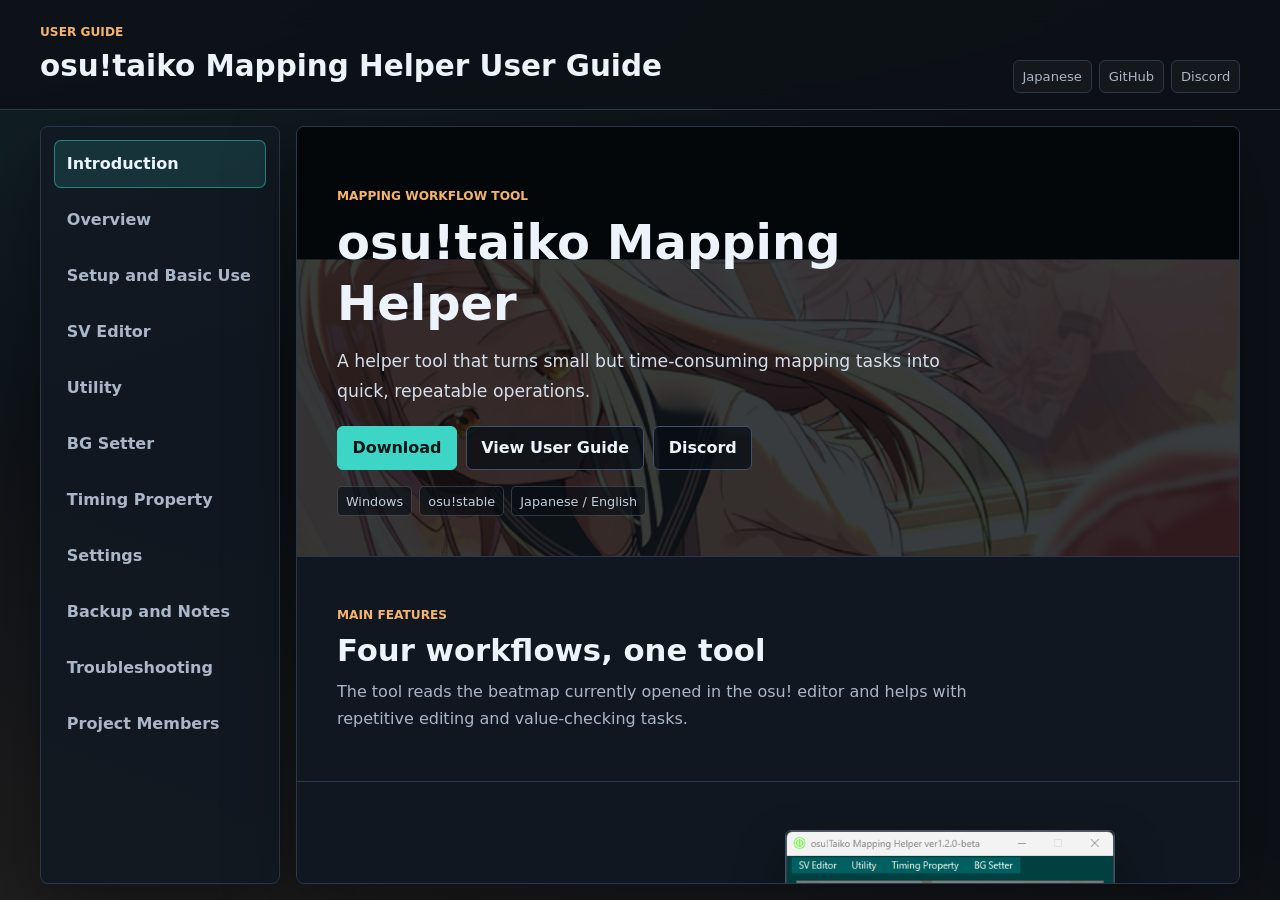
==== commit 6e0ecb53: "校正・校閲に修正" ====
--- a/docs/index.en.html
+++ b/docs/index.en.html
@@ -102,7 +102,6 @@
           <p class="feature-number">03</p>
           <h3>Timing Property</h3>
           <p>Check the Timing, BPM, SV, Volume, and Scroll Speed (BPM) applied at the current osu! editor position in real time.</p>
-          <p>Use it to inspect values before creating an SV effect or to verify the result afterward.</p>
           <label class="text-action" for="tab-timing-property">View Timing Property guide</label>
         </div>
         <figure class="intro-screenshot compact-shot">
@@ -577,7 +576,7 @@
         <div><strong>User Guide Writing</strong><span>
           <a href="https://osu.ppy.sh/users/12029122">Vanity8</a>
         </span></div>
-        <div><strong>Review</strong><span>
+        <div><strong>Proof Reading</strong><span>
           <a href="https://osu.ppy.sh/users/14520910">Maimaing</a>
         </span></div>
         <div><strong>Testing</strong><span>
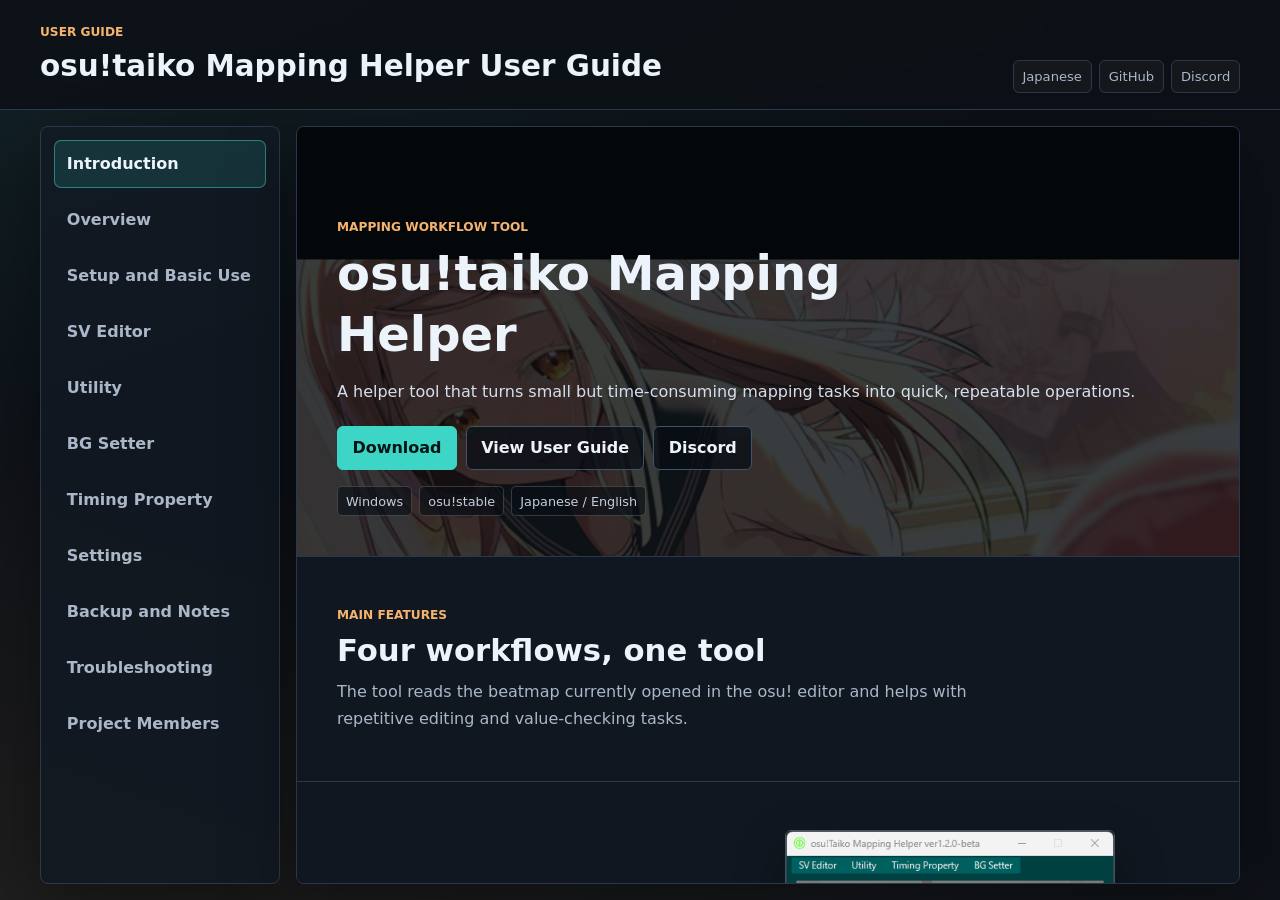
==== commit 1bfb957a: "faviconを設定" ====
--- a/docs/index.en.html
+++ b/docs/index.en.html
@@ -4,6 +4,7 @@
   <meta charset="utf-8">
   <meta name="viewport" content="width=device-width, initial-scale=1">
   <title>osu!taiko Mapping Helper User Guide</title>
+  <link rel="icon" href="favicon.ico" sizes="any">
   <link rel="stylesheet" href="style.css">
 </head>
 <body>
@@ -189,7 +190,7 @@
             <li>Open <a href="https://github.com/miyagish1m4/osutaiko-mapping-helper">miyagish1m4/osutaiko-mapping-helper</a> from the <strong>GitHub</strong> button in the upper-right corner.</li>
             <li>Open <a href="https://github.com/miyagish1m4/osutaiko-mapping-helper/releases">Releases</a> on the right side of the GitHub page.</li>
             <li>Click the release with the latest numeric <strong>Tag</strong>.</li>
-            <li>Download <code>osu.taiko.Mapping.Helper.vX.X.X.zip</code>.</li>
+            <li>Download <code>osu.taiko.Mapping.Helper.zip</code>.</li>
             <li><strong>Source code</strong> is not needed to run the app.</li>
             <li>Extract the zip file and run <code>osu!taiko Mapping Helper.exe</code>.</li>
           </ol>
@@ -444,7 +445,7 @@
       <article class="block">
         <h3>How to use</h3>
         <p>When you play or seek in the osu! editor, Timing Property values update.<br>
-          Before making a detailed SV curve, checking the current BPM and SV here makes it easier to decide the value to enter.</p>
+          <strong>Double-clicking each displayed value will copy it</strong> to the clipboard.</p>
       </article>
     </section>
 
--- a/docs/style.css
+++ b/docs/style.css
@@ -328,8 +328,9 @@
   max-width: 650px;
   margin-bottom: 1.25rem;
   color: #d5dfec;
-  font-size: 1.08rem;
-  overflow-wrap: anywhere;
+  font-size: 1rem;
+  overflow-wrap: normal;
+  white-space: nowrap;
 }
 
 .intro-actions {
@@ -846,7 +847,8 @@
   }
 
   .showcase-hero-content > p:not(.eyebrow) {
-    word-break: break-word;
+    word-break: normal;
+    white-space: normal;
   }
 
   .showcase-hero .intro-actions {
